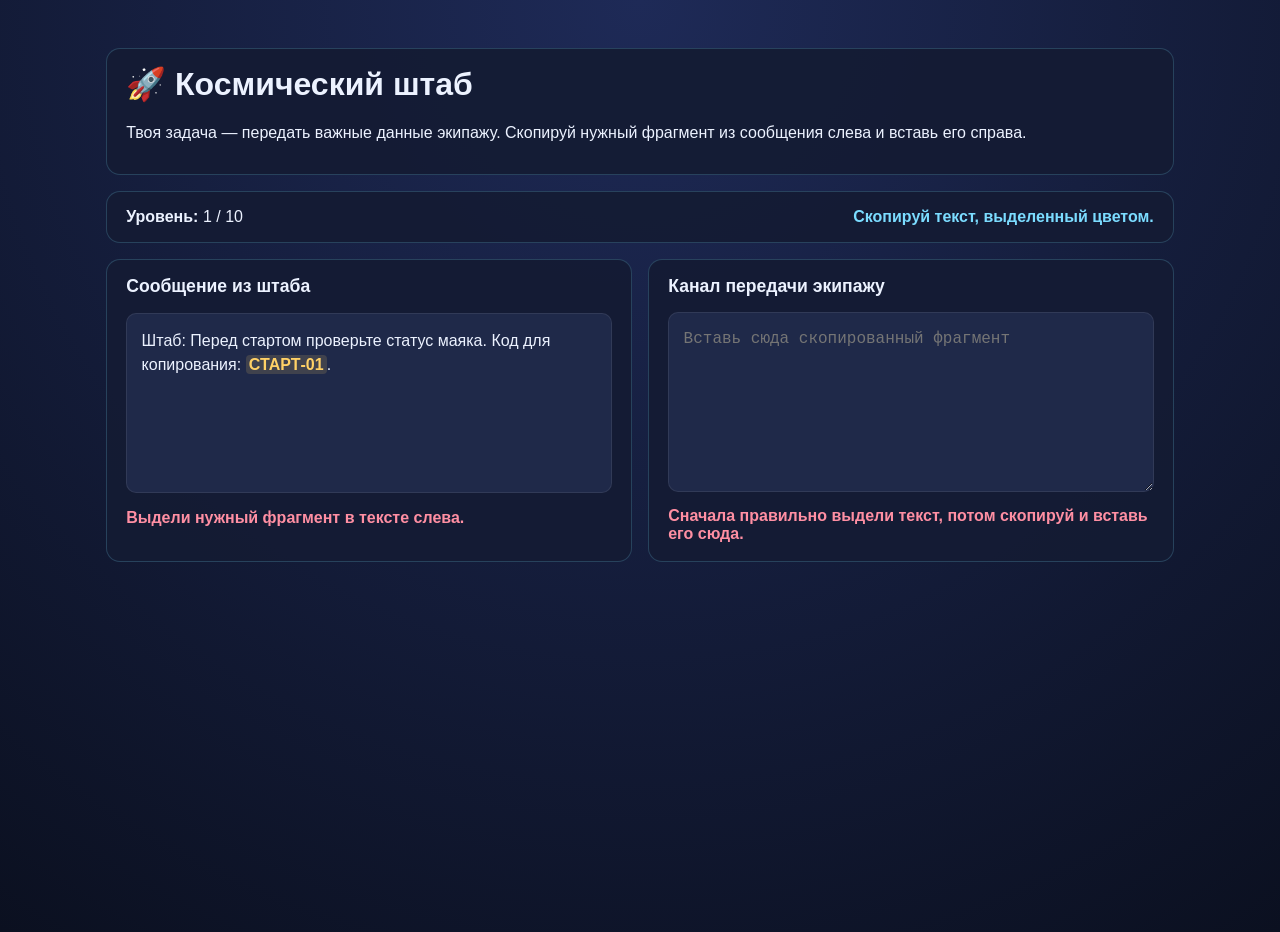
==== copy/index.html @ d3f9e9d7 "Add files via upload" ====
<!doctype html>
<html lang="ru">
  <head>
    <meta charset="UTF-8" />
    <meta name="viewport" content="width=device-width, initial-scale=1.0" />
    <title>Космический штаб: тренажёр копирования</title>
    <link rel="stylesheet" href="styles.css" />
  </head>
  <body>
    <main class="app">
      <header class="header">
        <h1>🚀 Космический штаб</h1>
        <p>
          Твоя задача — передать важные данные экипажу. Скопируй нужный фрагмент из
          сообщения слева и вставь его справа.
        </p>
      </header>

      <section class="level-panel">
        <div>
          <strong>Уровень:</strong>
          <span id="levelNumber">1</span>
          <span>/ <span id="totalLevels">10</span></span>
        </div>
        <div class="hint" id="copyHint"></div>
      </section>

      <section class="workspace">
        <article class="column">
          <h2>Сообщение из штаба</h2>
          <p id="sourceText" class="text-box" tabindex="0" aria-label="Текст сообщения"></p>
          <p id="selectionStatus" class="status" aria-live="polite"></p>
        </article>

        <article class="column">
          <h2>Канал передачи экипажу</h2>
          <textarea
            id="pasteArea"
            class="text-box input"
            placeholder="Вставь сюда скопированный фрагмент"
            aria-label="Поле для вставки"
          ></textarea>
          <p id="pasteStatus" class="status" aria-live="polite"></p>
          <button id="nextLevelBtn" class="next-btn" hidden>Перейти на следующий уровень</button>
        </article>
      </section>
    </main>

    <script src="app.js"></script>
  </body>
</html>
---- copy/styles.css ----
:root {
  --bg: #0b1020;
  --card: #151c34;
  --card-light: #1f2949;
  --text: #ecf2ff;
  --accent: #7bdcff;
  --good: #80ed99;
  --bad: #ff8fa3;
}

* {
  box-sizing: border-box;
}

body {
  margin: 0;
  min-height: 100vh;
  font-family: "Segoe UI", Tahoma, sans-serif;
  background: radial-gradient(circle at top, #1e2a57, var(--bg));
  color: var(--text);
}

.app {
  width: min(1100px, 94vw);
  margin: 2rem auto;
  padding: 1rem;
}

.header,
.level-panel,
.column {
  background: rgba(21, 28, 52, 0.95);
  border: 1px solid rgba(123, 220, 255, 0.2);
  border-radius: 14px;
  padding: 1rem 1.2rem;
}

.header h1 {
  margin-top: 0;
}

.level-panel {
  margin: 1rem 0;
  display: flex;
  justify-content: space-between;
  gap: 1rem;
  align-items: center;
}

.hint {
  color: var(--accent);
  font-weight: 600;
}

.workspace {
  display: grid;
  grid-template-columns: repeat(2, minmax(0, 1fr));
  gap: 1rem;
}

.column h2 {
  margin-top: 0;
  font-size: 1.1rem;
}

.text-box {
  width: 100%;
  min-height: 180px;
  border-radius: 10px;
  background: var(--card-light);
  border: 1px solid rgba(255, 255, 255, 0.08);
  padding: 0.9rem;
  line-height: 1.5;
  font-size: 1rem;
  white-space: pre-wrap;
}


.highlight-copy {
  color: #ffd166;
  background: rgba(255, 209, 102, 0.15);
  padding: 0.05rem 0.2rem;
  border-radius: 4px;
  font-weight: 700;
}

.input {
  color: var(--text);
  resize: vertical;
}

.status {
  min-height: 2.2rem;
  margin: 0.7rem 0 0;
  font-weight: 600;
}

.status.good {
  color: var(--good);
}

.status.bad {
  color: var(--bad);
}

.next-btn {
  margin-top: 0.4rem;
  border: none;
  border-radius: 10px;
  background: linear-gradient(120deg, #61f3ae, #8dd8ff);
  color: #04203a;
  font-weight: 700;
  padding: 0.65rem 1rem;
  cursor: pointer;
}

.next-btn:hover {
  filter: brightness(1.05);
}

@media (max-width: 840px) {
  .workspace {
    grid-template-columns: 1fr;
  }
}
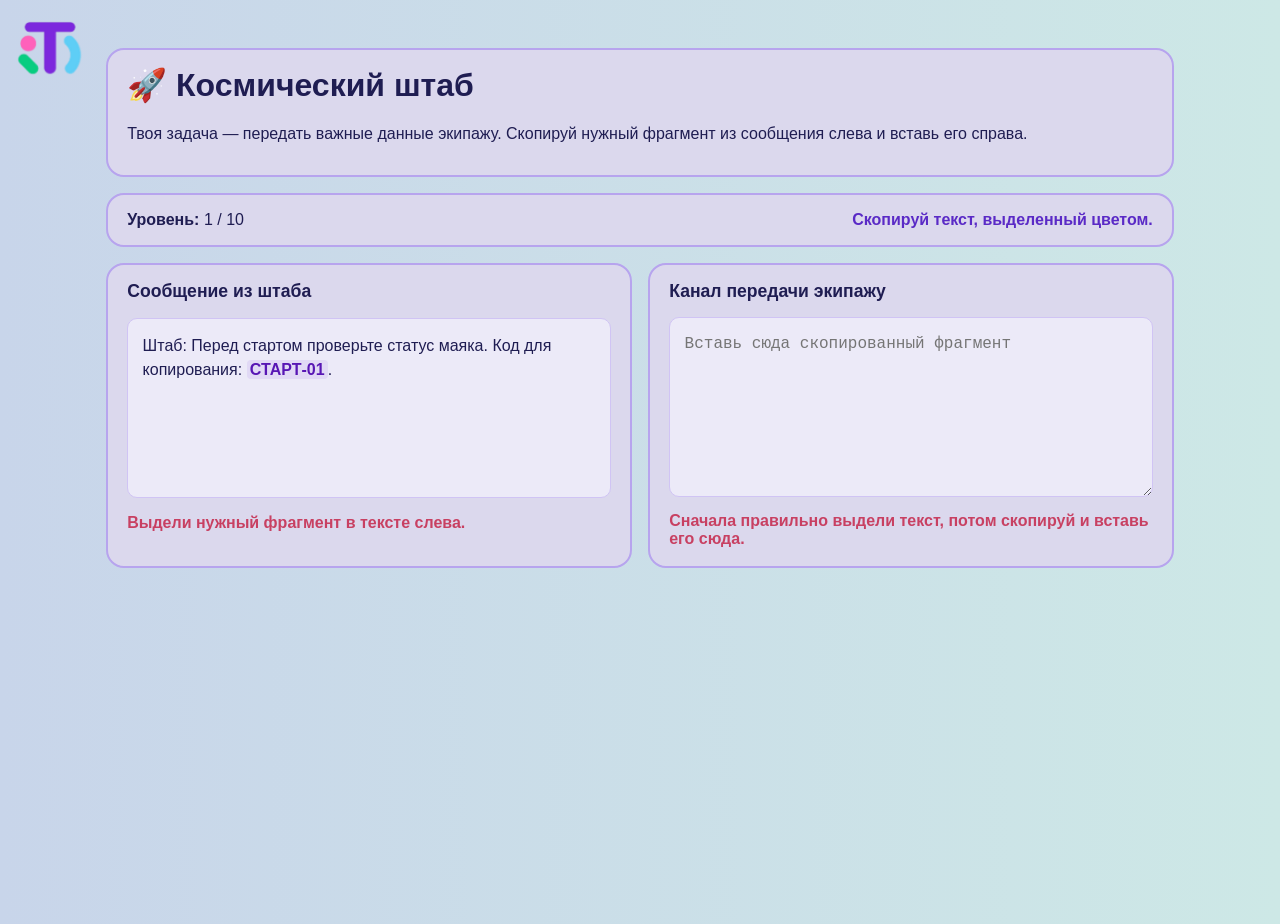
==== commit d6d32d3c: "Remove copy logo asset from PR changes" ====
--- a/copy/index.html
+++ b/copy/index.html
@@ -7,6 +7,7 @@
     <link rel="stylesheet" href="styles.css" />
   </head>
   <body>
+    <img src="logo.webp" alt="Логотип" class="logo" />
     <main class="app">
       <header class="header">
         <h1>🚀 Космический штаб</h1>
--- a/copy/styles.css
+++ b/copy/styles.css
@@ -1,11 +1,13 @@
 :root {
-  --bg: #0b1020;
-  --card: #151c34;
-  --card-light: #1f2949;
-  --text: #ecf2ff;
-  --accent: #7bdcff;
-  --good: #80ed99;
-  --bad: #ff8fa3;
+  --bg: #cde8e6;
+  --bg-alt: #c8d5ea;
+  --card: #d8d5eb;
+  --card-light: #eceaf8;
+  --text: #1f1d52;
+  --accent: #5a2ac6;
+  --good: #2d9b4a;
+  --bad: #c84062;
+  --panel-border: #b7a4ee;
 }
 
 * {
@@ -16,22 +18,31 @@
   margin: 0;
   min-height: 100vh;
   font-family: "Segoe UI", Tahoma, sans-serif;
-  background: radial-gradient(circle at top, #1e2a57, var(--bg));
+  background: linear-gradient(to right, var(--bg-alt) 0%, var(--bg) 100%);
   color: var(--text);
+}
+
+.logo {
+  position: fixed;
+  top: 14px;
+  left: 14px;
+  width: clamp(56px, 7vw, 72px);
+  height: auto;
+  z-index: 30;
 }
 
 .app {
   width: min(1100px, 94vw);
-  margin: 2rem auto;
-  padding: 1rem;
+  margin: 1.5rem auto;
+  padding: 1.5rem 1rem 1rem;
 }
 
 .header,
 .level-panel,
 .column {
-  background: rgba(21, 28, 52, 0.95);
-  border: 1px solid rgba(123, 220, 255, 0.2);
-  border-radius: 14px;
+  background: color-mix(in srgb, var(--card) 92%, #fff);
+  border: 2px solid var(--panel-border);
+  border-radius: 18px;
   padding: 1rem 1.2rem;
 }
 
@@ -49,7 +60,7 @@
 
 .hint {
   color: var(--accent);
-  font-weight: 600;
+  font-weight: 700;
 }
 
 .workspace {
@@ -68,7 +79,7 @@
   min-height: 180px;
   border-radius: 10px;
   background: var(--card-light);
-  border: 1px solid rgba(255, 255, 255, 0.08);
+  border: 1px solid color-mix(in srgb, var(--panel-border) 65%, #fff);
   padding: 0.9rem;
   line-height: 1.5;
   font-size: 1rem;
@@ -77,8 +88,8 @@
 
 
 .highlight-copy {
-  color: #ffd166;
-  background: rgba(255, 209, 102, 0.15);
+  color: var(--brand-primary-dark, #5816b4);
+  background: color-mix(in srgb, var(--accent) 18%, #fff);
   padding: 0.05rem 0.2rem;
   border-radius: 4px;
   font-weight: 700;
@@ -107,8 +118,8 @@
   margin-top: 0.4rem;
   border: none;
   border-radius: 10px;
-  background: linear-gradient(120deg, #61f3ae, #8dd8ff);
-  color: #04203a;
+  background: linear-gradient(120deg, var(--accent), #8f3bff);
+  color: #fff;
   font-weight: 700;
   padding: 0.65rem 1rem;
   cursor: pointer;
@@ -123,3 +134,15 @@
     grid-template-columns: 1fr;
   }
 }
+
+@media (max-width: 640px) {
+  .logo {
+    width: 62px;
+    top: 10px;
+    left: 10px;
+  }
+
+  .app {
+    margin-top: 4.5rem;
+  }
+}
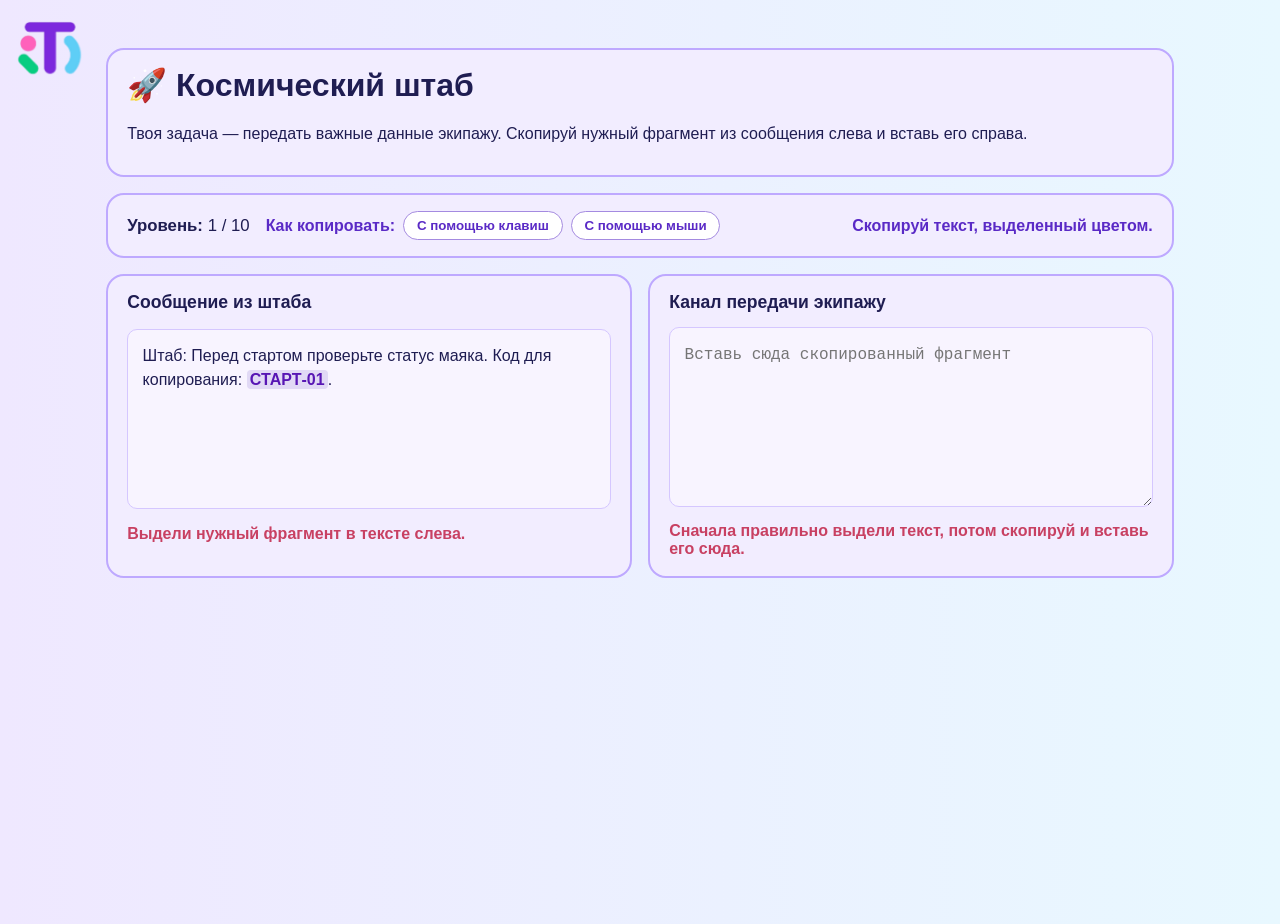
==== commit 0d380a7e: "Добавить подсказки по копированию в сервисе copy" ====
--- a/copy/index.html
+++ b/copy/index.html
@@ -18,10 +18,15 @@
       </header>
 
       <section class="level-panel">
-        <div>
+        <div class="level-info">
           <strong>Уровень:</strong>
           <span id="levelNumber">1</span>
           <span>/ <span id="totalLevels">10</span></span>
+        </div>
+        <div class="copy-guide">
+          <span class="copy-guide-label">Как копировать:</span>
+          <button type="button" class="guide-btn" data-guide="keyboard">С помощью клавиш</button>
+          <button type="button" class="guide-btn" data-guide="mouse">С помощью мыши</button>
         </div>
         <div class="hint" id="copyHint"></div>
       </section>
@@ -47,6 +52,15 @@
       </section>
     </main>
 
+    <div id="guideModal" class="modal" hidden>
+      <div class="modal-card" role="dialog" aria-modal="true" aria-labelledby="guideModalTitle">
+        <h3 id="guideModalTitle"></h3>
+        <p id="guideModalText"></p>
+        <img id="guideModalImage" class="modal-image" alt="Подсказка по копированию" />
+        <button type="button" id="closeGuideModal" class="next-btn">Понятно!</button>
+      </div>
+    </div>
+
     <script src="app.js"></script>
   </body>
 </html>
--- a/copy/styles.css
+++ b/copy/styles.css
@@ -1,13 +1,13 @@
 :root {
-  --bg: #cde8e6;
-  --bg-alt: #c8d5ea;
-  --card: #d8d5eb;
-  --card-light: #eceaf8;
+  --bg: #e8f8ff;
+  --bg-alt: #efe8ff;
+  --card: #f1ebff;
+  --card-light: #f8f4ff;
   --text: #1f1d52;
   --accent: #5a2ac6;
   --good: #2d9b4a;
   --bad: #c84062;
-  --panel-border: #b7a4ee;
+  --panel-border: #bea9ff;
 }
 
 * {
@@ -56,11 +56,43 @@
   justify-content: space-between;
   gap: 1rem;
   align-items: center;
+  flex-wrap: wrap;
+}
+
+.level-info {
+  font-size: 1.05rem;
+}
+
+.copy-guide {
+  display: flex;
+  align-items: center;
+  gap: 0.5rem;
+  flex-wrap: wrap;
+}
+
+.copy-guide-label {
+  font-weight: 700;
+  color: var(--accent);
+}
+
+.guide-btn {
+  border: 1px solid color-mix(in srgb, var(--accent) 55%, #fff);
+  background: #fff;
+  color: var(--accent);
+  border-radius: 999px;
+  padding: 0.35rem 0.8rem;
+  font-weight: 700;
+  cursor: pointer;
+}
+
+.guide-btn:hover {
+  background: color-mix(in srgb, var(--accent) 10%, #fff);
 }
 
 .hint {
   color: var(--accent);
   font-weight: 700;
+  margin-left: auto;
 }
 
 .workspace {
@@ -86,7 +118,6 @@
   white-space: pre-wrap;
 }
 
-
 .highlight-copy {
   color: var(--brand-primary-dark, #5816b4);
   background: color-mix(in srgb, var(--accent) 18%, #fff);
@@ -129,9 +160,57 @@
   filter: brightness(1.05);
 }
 
+.modal[hidden] {
+  display: none;
+}
+
+.modal {
+  position: fixed;
+  inset: 0;
+  background: rgba(15, 8, 48, 0.55);
+  display: flex;
+  align-items: center;
+  justify-content: center;
+  z-index: 50;
+  padding: 1rem;
+}
+
+.modal-card {
+  width: min(560px, 100%);
+  background: #fff;
+  border-radius: 18px;
+  border: 2px solid var(--panel-border);
+  padding: 1rem 1.2rem 1.3rem;
+  box-shadow: 0 16px 50px rgba(35, 12, 80, 0.22);
+}
+
+.modal-card h3 {
+  margin-top: 0;
+  margin-bottom: 0.45rem;
+}
+
+.modal-card p {
+  margin-top: 0;
+}
+
+.modal-image {
+  display: block;
+  width: 100%;
+  max-width: 460px;
+  margin: 0.5rem auto 0.8rem;
+  border: 1px solid color-mix(in srgb, var(--panel-border) 55%, #fff);
+  border-radius: 12px;
+  background: var(--card-light);
+}
+
 @media (max-width: 840px) {
   .workspace {
     grid-template-columns: 1fr;
+  }
+
+  .hint {
+    margin-left: 0;
+    width: 100%;
   }
 }
 
